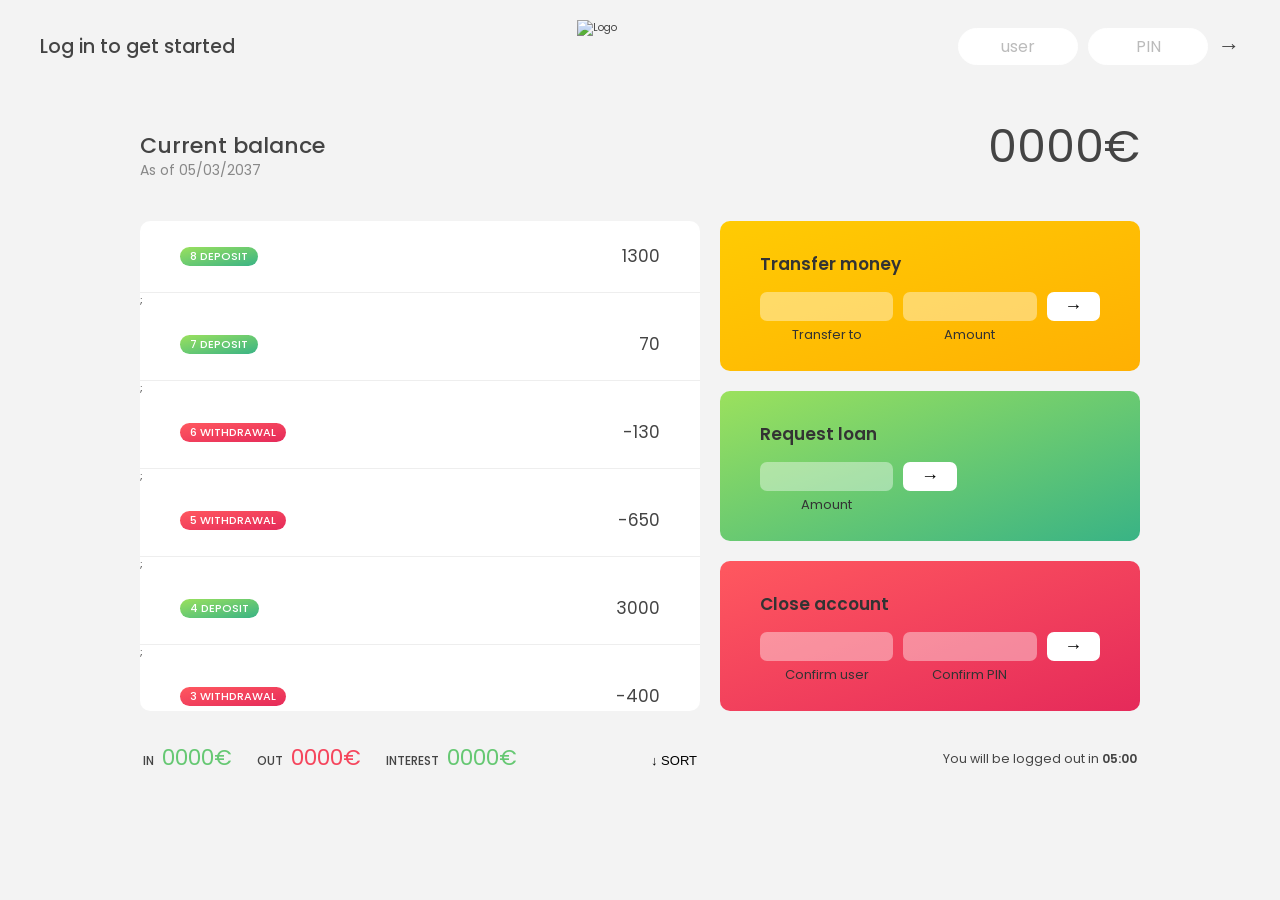
==== 11-Arrays-Bankist/starter/index.html @ 0b47f159 "project banking started" ====
<!DOCTYPE html>
<html lang="en">
  <head>
    <meta charset="UTF-8" />
    <meta name="viewport" content="width=device-width, initial-scale=1.0" />
    <meta http-equiv="X-UA-Compatible" content="ie=edge" />

    <!-- links Logo PNG file -->
    <link rel="shortcut icon" type="image/png" href="/icon.png" />

    <!-- links ??? file -->
    <link
      href="https://fonts.googleapis.com/css?family=Poppins:400,500,600&display=swap"
      rel="stylesheet"
    />

    <!-- links JS file -->
    <link rel="stylesheet" href="style.css" />

    <title>Bankist</title>
  </head>
  <body>
    <!-- TOP NAVIGATION -->
    <nav>
      <p class="welcome">Log in to get started</p>
      <img src="logo.png" alt="Logo" class="logo" />
      <form class="login">
        <input
          type="text"
          placeholder="user"
          class="login__input login__input--user"
        />
        <!-- In practice, use type="password" -->
        <input
          type="text"
          placeholder="PIN"
          maxlength="4"
          class="login__input login__input--pin"
        />
        <button class="login__btn">&rarr;</button>
      </form>
    </nav>

    <main class="app">
      <!-- BALANCE -->
      <div class="balance">
        <div>
          <p class="balance__label">Current balance</p>
          <p class="balance__date">
            As of <span class="date">05/03/2037</span>
          </p>
        </div>
        <p class="balance__value">0000€</p>
      </div>

      <!-- MOVEMENTS -->
      <div class="movements">
        <div class="movements__row">
          <div class="movements__type movements__type--deposit">2 deposit</div>
          <div class="movements__date">3 days ago</div>
          <div class="movements__value">4 000€</div>
        </div>
        <div class="movements__row">
          <div class="movements__type movements__type--withdrawal">
            1 withdrawal
          </div>
          <div class="movements__date">24/01/2037</div>
          <div class="movements__value">-378€</div>
        </div>
      </div>

      <!-- SUMMARY -->
      <div class="summary">
        <p class="summary__label">In</p>
        <p class="summary__value summary__value--in">0000€</p>
        <p class="summary__label">Out</p>
        <p class="summary__value summary__value--out">0000€</p>
        <p class="summary__label">Interest</p>
        <p class="summary__value summary__value--interest">0000€</p>
        <button class="btn--sort">&downarrow; SORT</button>
      </div>

      <!-- OPERATION: TRANSFERS -->
      <div class="operation operation--transfer">
        <h2>Transfer money</h2>
        <form class="form form--transfer">
          <input type="text" class="form__input form__input--to" />
          <input type="number" class="form__input form__input--amount" />
          <button class="form__btn form__btn--transfer">&rarr;</button>
          <label class="form__label">Transfer to</label>
          <label class="form__label">Amount</label>
        </form>
      </div>

      <!-- OPERATION: LOAN -->
      <div class="operation operation--loan">
        <h2>Request loan</h2>
        <form class="form form--loan">
          <input type="number" class="form__input form__input--loan-amount" />
          <button class="form__btn form__btn--loan">&rarr;</button>
          <label class="form__label form__label--loan">Amount</label>
        </form>
      </div>

      <!-- OPERATION: CLOSE -->
      <div class="operation operation--close">
        <h2>Close account</h2>
        <form class="form form--close">
          <input type="text" class="form__input form__input--user" />
          <input
            type="password"
            maxlength="6"
            class="form__input form__input--pin"
          />
          <button class="form__btn form__btn--close">&rarr;</button>
          <label class="form__label">Confirm user</label>
          <label class="form__label">Confirm PIN</label>
        </form>
      </div>

      <!-- LOGOUT TIMER -->
      <p class="logout-timer">
        You will be logged out in <span class="timer">05:00</span>
      </p>
    </main>

    <!-- <footer>
      &copy; by Jonas Schmedtmann. Don't claim as your own :)
    </footer> -->

    <script src="script.js"></script>
  </body>
</html>
---- 11-Arrays-Bankist/starter/style.css ----
/*
 * Use this CSS to learn some intersting techniques,
 * in case you're wondering how I built the UI.
 * Have fun! 😁
 */

* {
  margin: 0;
  padding: 0;
  box-sizing: inherit;
}

html {
  font-size: 62.5%;
  box-sizing: border-box;
}

body {
  font-family: 'Poppins', sans-serif;
  color: #444;
  background-color: #f3f3f3;
  height: 100vh;
  padding: 2rem;
}

nav {
  display: flex;
  justify-content: space-between;
  align-items: center;
  padding: 0 2rem;
}

.welcome {
  font-size: 1.9rem;
  font-weight: 500;
}

.logo {
  height: 5.25rem;
}

.login {
  display: flex;
}

.login__input {
  border: none;
  padding: 0.5rem 2rem;
  font-size: 1.6rem;
  font-family: inherit;
  text-align: center;
  width: 12rem;
  border-radius: 10rem;
  margin-right: 1rem;
  color: inherit;
  border: 1px solid #fff;
  transition: all 0.3s;
}

.login__input:focus {
  outline: none;
  border: 1px solid #ccc;
}

.login__input::placeholder {
  color: #bbb;
}

.login__btn {
  border: none;
  background: none;
  font-size: 2.2rem;
  color: inherit;
  cursor: pointer;
  transition: all 0.3s;
}

.login__btn:hover,
.login__btn:focus,
.btn--sort:hover,
.btn--sort:focus {
  outline: none;
  color: #777;
}

/* MAIN */
.app {
  position: relative;
  max-width: 100rem;
  margin: 4rem auto;
  display: grid;
  grid-template-columns: 4fr 3fr;
  grid-template-rows: auto repeat(3, 15rem) auto;
  gap: 2rem;

  /* NOTE This creates the fade in/out anumation */
  opacity: 100;
  transition: all 1s;
}

.balance {
  grid-column: 1 / span 2;
  display: flex;
  align-items: flex-end;
  justify-content: space-between;
  margin-bottom: 2rem;
}

.balance__label {
  font-size: 2.2rem;
  font-weight: 500;
  margin-bottom: -0.2rem;
}

.balance__date {
  font-size: 1.4rem;
  color: #888;
}

.balance__value {
  font-size: 4.5rem;
  font-weight: 400;
}

/* MOVEMENTS */
.movements {
  grid-row: 2 / span 3;
  background-color: #fff;
  border-radius: 1rem;
  overflow: scroll;
}

.movements__row {
  padding: 2.25rem 4rem;
  display: flex;
  align-items: center;
  border-bottom: 1px solid #eee;
}

.movements__type {
  font-size: 1.1rem;
  text-transform: uppercase;
  font-weight: 500;
  color: #fff;
  padding: 0.1rem 1rem;
  border-radius: 10rem;
  margin-right: 2rem;
}

.movements__date {
  font-size: 1.1rem;
  text-transform: uppercase;
  font-weight: 500;
  color: #666;
}

.movements__type--deposit {
  background-image: linear-gradient(to top left, #39b385, #9be15d);
}

.movements__type--withdrawal {
  background-image: linear-gradient(to top left, #e52a5a, #ff585f);
}

.movements__value {
  font-size: 1.7rem;
  margin-left: auto;
}

/* SUMMARY */
.summary {
  grid-row: 5 / 6;
  display: flex;
  align-items: baseline;
  padding: 0 0.3rem;
  margin-top: 1rem;
}

.summary__label {
  font-size: 1.2rem;
  font-weight: 500;
  text-transform: uppercase;
  margin-right: 0.8rem;
}

.summary__value {
  font-size: 2.2rem;
  margin-right: 2.5rem;
}

.summary__value--in,
.summary__value--interest {
  color: #66c873;
}

.summary__value--out {
  color: #f5465d;
}

.btn--sort {
  margin-left: auto;
  border: none;
  background: none;
  font-size: 1.3rem;
  font-weight: 500;
  cursor: pointer;
}

/* OPERATIONS */
.operation {
  border-radius: 1rem;
  padding: 3rem 4rem;
  color: #333;
}

.operation--transfer {
  background-image: linear-gradient(to top left, #ffb003, #ffcb03);
}

.operation--loan {
  background-image: linear-gradient(to top left, #39b385, #9be15d);
}

.operation--close {
  background-image: linear-gradient(to top left, #e52a5a, #ff585f);
}

h2 {
  margin-bottom: 1.5rem;
  font-size: 1.7rem;
  font-weight: 600;
  color: #333;
}

.form {
  display: grid;
  grid-template-columns: 2.5fr 2.5fr 1fr;
  grid-template-rows: auto auto;
  gap: 0.4rem 1rem;
}

/* Exceptions for interst */
.form.form--loan {
  grid-template-columns: 2.5fr 1fr 2.5fr;
}
.form__label--loan {
  grid-row: 2;
}
/* End exceptions */

.form__input {
  width: 100%;
  border: none;
  background-color: rgba(255, 255, 255, 0.4);
  font-family: inherit;
  font-size: 1.5rem;
  text-align: center;
  color: #333;
  padding: 0.3rem 1rem;
  border-radius: 0.7rem;
  transition: all 0.3s;
}

.form__input:focus {
  outline: none;
  background-color: rgba(255, 255, 255, 0.6);
}

.form__label {
  font-size: 1.3rem;
  text-align: center;
}

.form__btn {
  border: none;
  border-radius: 0.7rem;
  font-size: 1.8rem;
  background-color: #fff;
  cursor: pointer;
  transition: all 0.3s;
}

.form__btn:focus {
  outline: none;
  background-color: rgba(255, 255, 255, 0.8);
}

.logout-timer {
  padding: 0 0.3rem;
  margin-top: 1.9rem;
  text-align: right;
  font-size: 1.25rem;
}

.timer {
  font-weight: 600;
}
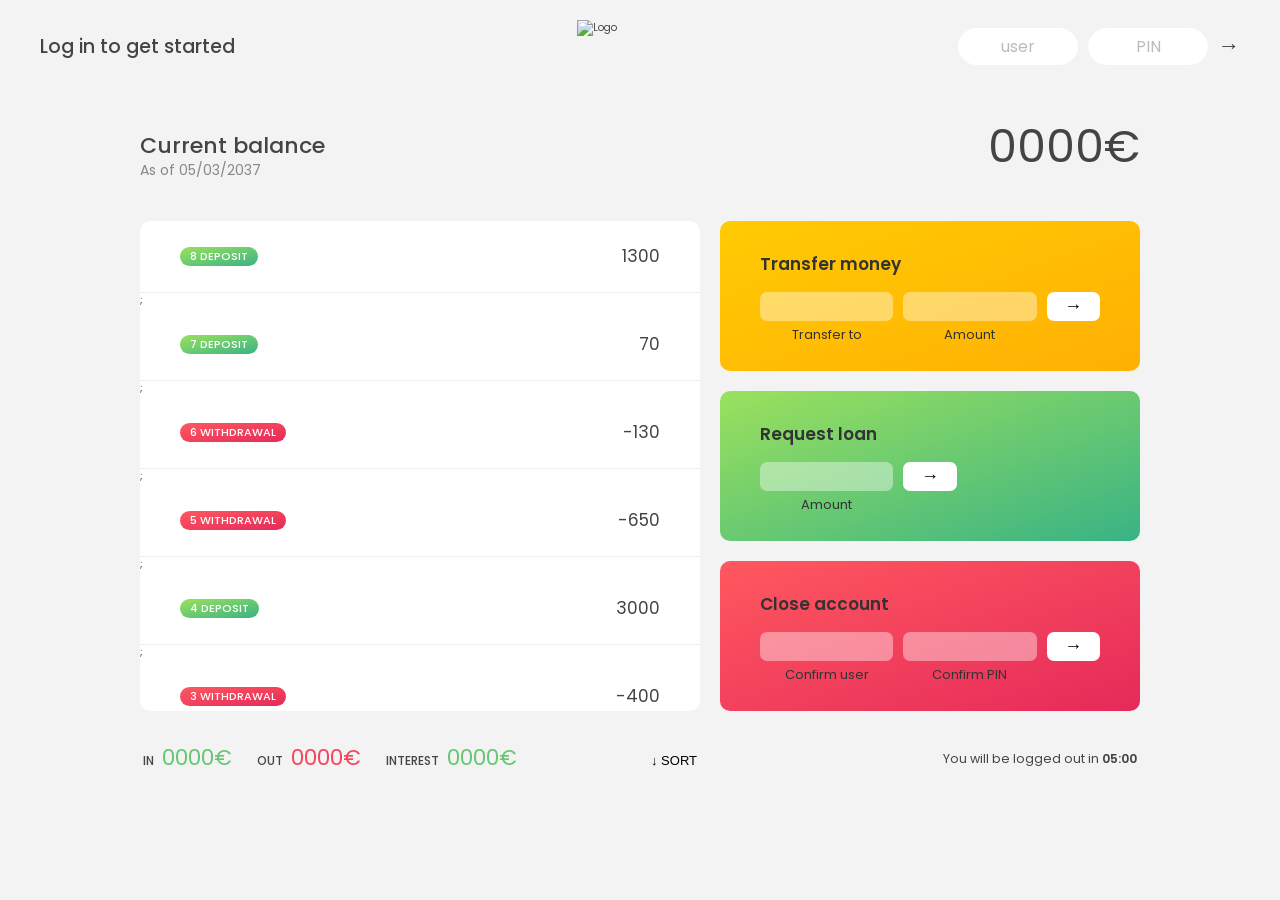
==== commit b4161485: "username computing finished, refresh is advisable" ====
--- a/11-Arrays-Bankist/starter/index.html
+++ b/11-Arrays-Bankist/starter/index.html
@@ -14,7 +14,7 @@
       rel="stylesheet"
     />
 
-    <!-- links JS file -->
+    <!-- links to JS/CSS files -->
     <link rel="stylesheet" href="style.css" />
 
     <title>Bankist</title>
@@ -129,5 +129,6 @@
     </footer> -->
 
     <script src="script.js"></script>
+    <script src="challenges.js"></script>
   </body>
 </html>
